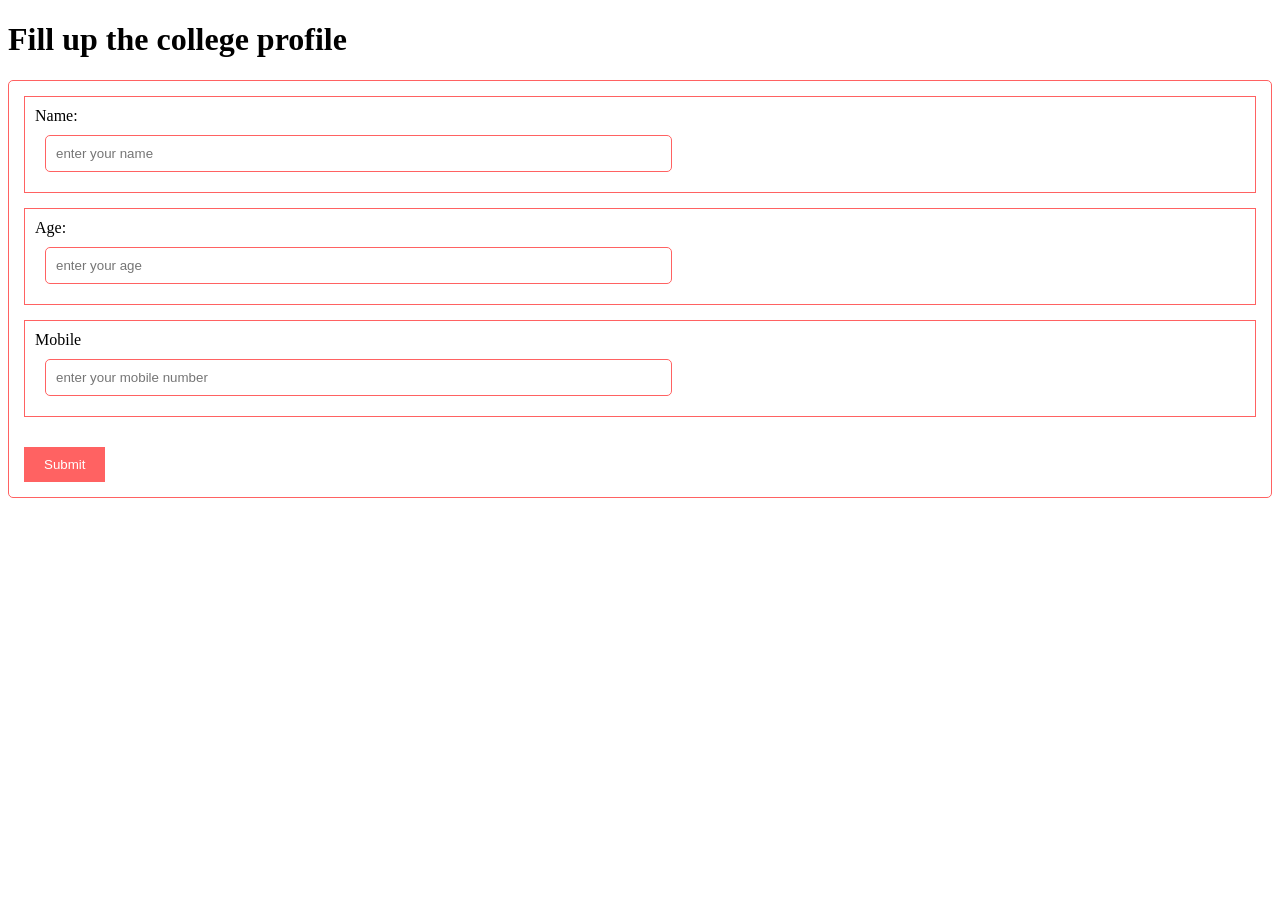
==== public/index.html @ e0e6614b "created js form and submitted" ====
<!DOCTYPE html>
<html lang="en">
<head>
  <meta charset="UTF-8">
  <meta name="viewport" content="width=device-width, initial-scale=1.0">
  <link rel="stylesheet" href="./style.css">
  <title>Document</title>
</head>
<body>
  <h1>Fill up the college profile</h1>

  <form id="userForm">
    <div class="card">
      <div class="form-group">
        <label for="name">Name:</label>
        <br>
        <input type="text" class="form-control" id="name" name="name" required placeholder="enter your name"/>
      </div>
      <div class="form-group">
        <label for="age">Age:</label>
        <br>
        <input type="number" class="form-control" id="age" name="age" required placeholder="enter your age"/>
      </div>
      <div class="form-group">
        <label for="mobile">Mobile</label>
        <br>
        <input type="text" class="form-control" id="mobile" name="mobile" required placeholder="enter your mobile number"/>
      </div>
      <button class="btn" type="submit">Submit</button>
    </div>
  </form>


  <div id="details">

  </div>

  <script src="./index.js"></script>
</body>
</html>
---- public/style.css ----
.form-group {
  padding: 10px;
  margin: 15px;
  border: 1px solid #ff6262;
}

.card {
  padding: 15px
  margin: 10px;
  border: 1px solid #ff6262;
  border-radius: 5px;
}

.btn {
  padding: 10px 20px;
  margin: 15px;
  background-color: #ff6262;
  color: white;
  border: none;
  padding: 10px 20px;
  cursor: pointer;
}

.form-control {
  padding: 10px;
  margin: 10px;
  border: 1px solid #ff6262;
  border-radius: 5px;
  width: 50%;
}
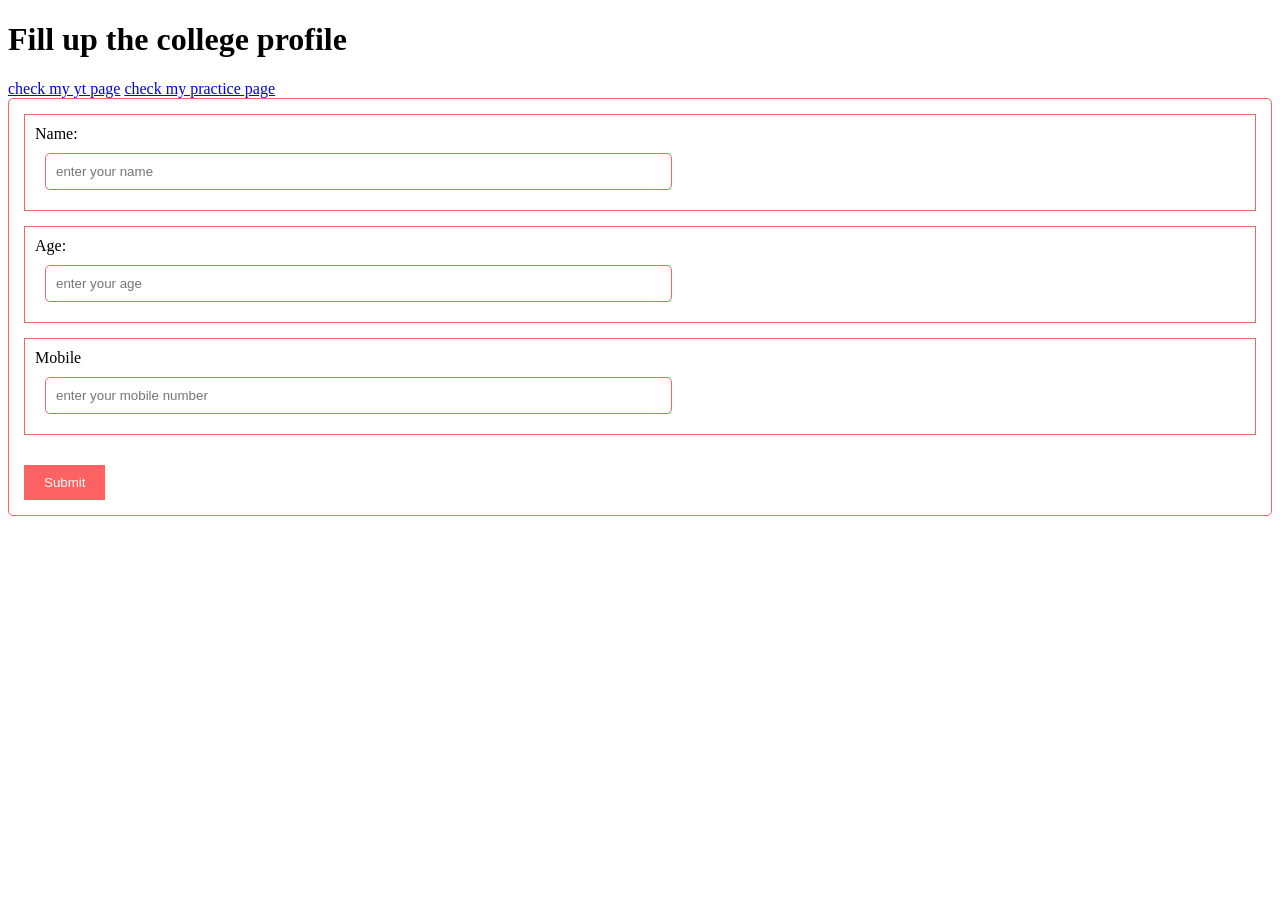
==== commit ad507eff: "results practised and results known with tilde used in it." ====
--- a/public/index.html
+++ b/public/index.html
@@ -8,6 +8,8 @@
 </head>
 <body>
   <h1>Fill up the college profile</h1>
+  <a href="yt.html">check my yt page</a>
+  <a href="practise/practise.html">check my practice page</a>
 
   <form id="userForm">
     <div class="card">
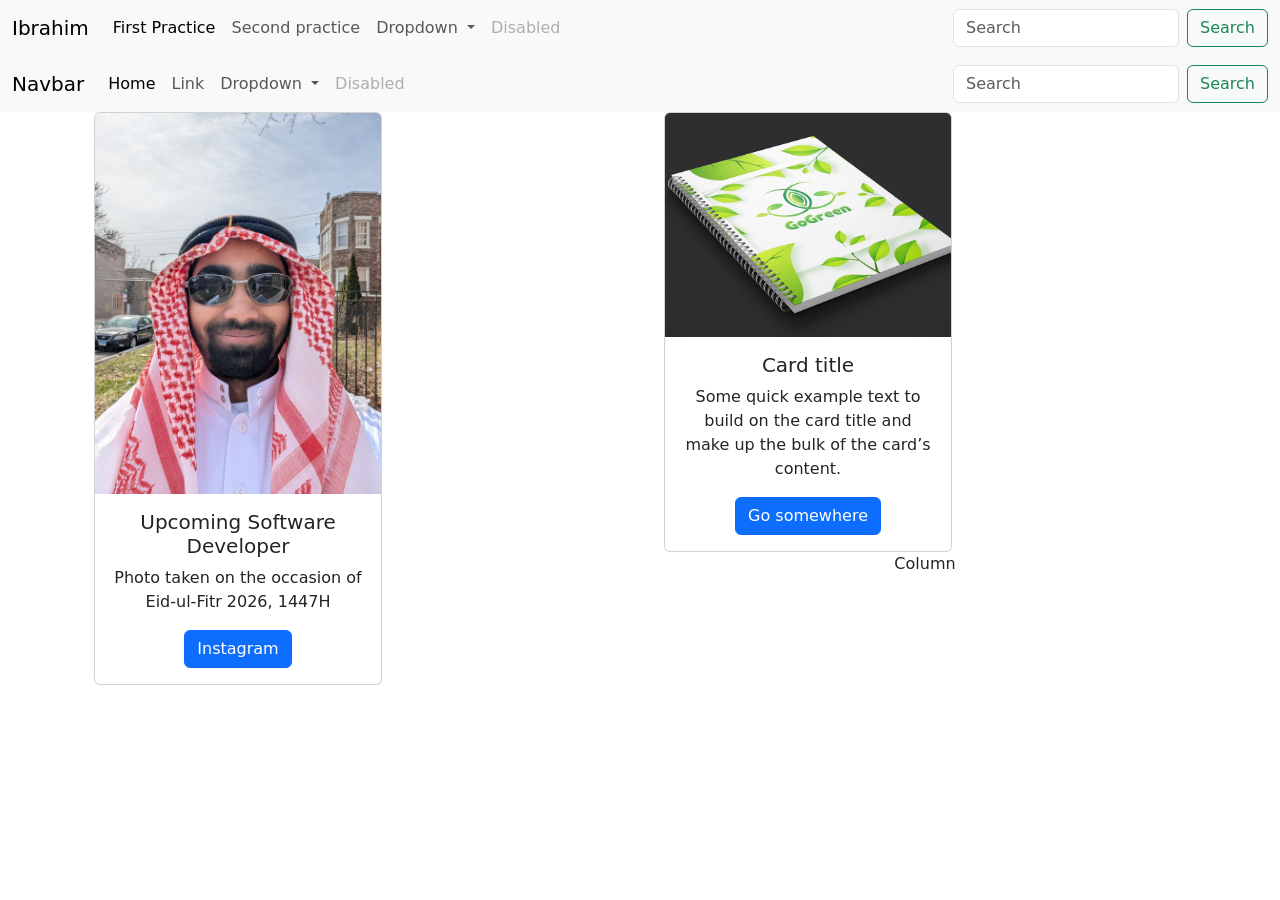
==== commit 4330c0f6: "nav bar, card, grid learned new things like nav bar, grid, card from bootstrap" ====
--- a/public/index.html
+++ b/public/index.html
@@ -1,42 +1,122 @@
-<!DOCTYPE html>
+<!doctype html>
 <html lang="en">
-<head>
-  <meta charset="UTF-8">
-  <meta name="viewport" content="width=device-width, initial-scale=1.0">
-  <link rel="stylesheet" href="./style.css">
-  <title>Document</title>
-</head>
-<body>
-  <h1>Fill up the college profile</h1>
-  <a href="yt.html">check my yt page</a>
-  <a href="practise/practise.html">check my practice page</a>
-
-  <form id="userForm">
-    <div class="card">
-      <div class="form-group">
-        <label for="name">Name:</label>
-        <br>
-        <input type="text" class="form-control" id="name" name="name" required placeholder="enter your name"/>
-      </div>
-      <div class="form-group">
-        <label for="age">Age:</label>
-        <br>
-        <input type="number" class="form-control" id="age" name="age" required placeholder="enter your age"/>
-      </div>
-      <div class="form-group">
-        <label for="mobile">Mobile</label>
-        <br>
-        <input type="text" class="form-control" id="mobile" name="mobile" required placeholder="enter your mobile number"/>
-      </div>
-      <button class="btn" type="submit">Submit</button>
+  <head>
+    <meta charset="utf-8">
+    <meta name="viewport" content="width=device-width, initial-scale=1">
+    <title>Bootstrap demo</title>
+    <link href="https://cdn.jsdelivr.net/npm/bootstrap@5.3.8/dist/css/bootstrap.min.css" rel="stylesheet" integrity="sha384-sRIl4kxILFvY47J16cr9ZwB07vP4J8+LH7qKQnuqkuIAvNWLzeN8tE5YBujZqJLB" crossorigin="anonymous">
+  </head>
+  <body>
+    <nav class="navbar navbar-expand-lg bg-body-tertiary">
+  <div class="container-fluid">
+    <a class="navbar-brand" href="https://www.instagram.com/ibrahim.12.29/">Ibrahim</a>
+    <button class="navbar-toggler" type="button" data-bs-toggle="collapse" data-bs-target="#navbarSupportedContent" aria-controls="navbarSupportedContent" aria-expanded="false" aria-label="Toggle navigation">
+      <span class="navbar-toggler-icon"></span>
+    </button>
+    <div class="collapse navbar-collapse" id="navbarSupportedContent">
+      <ul class="navbar-nav me-auto mb-2 mb-lg-0">
+        <li class="nav-item">
+          <a class="nav-link active" aria-current="page" href="practise.html"> First Practice</a>
+        </li>
+        <li class="nav-item">
+          <a class="nav-link" href="p2.html">Second practice</a>
+        </li>
+        <li class="nav-item dropdown">
+          <a class="nav-link dropdown-toggle" href="#" role="button" data-bs-toggle="dropdown" aria-expanded="false">
+            Dropdown
+          </a>
+          <ul class="dropdown-menu">
+            <li><a class="dropdown-item" href="#">Action</a></li>
+            <li><a class="dropdown-item" href="#">Another action</a></li>
+            <li><hr class="dropdown-divider"></li>
+            <li><a class="dropdown-item" href="#">Something else here</a></li>
+          </ul>
+        </li>
+        <li class="nav-item">
+          <a class="nav-link disabled" aria-disabled="true">Disabled</a>
+        </li>
+      </ul>
+      
+      
+      <form class="d-flex" role="search">
+        <input class="form-control me-2" type="search" placeholder="Search" aria-label="Search"/>
+        <button class="btn btn-outline-success" type="submit">Search</button>
+      </form>
     </div>
-  </form>
+  </div>
+</nav>
+<nav class="navbar navbar-expand-lg bg-body-tertiary">
+  <div class="container-fluid">
+    <a class="navbar-brand" href="#">Navbar</a>
+    <button class="navbar-toggler" type="button" data-bs-toggle="collapse" data-bs-target="#navbarSupportedContent" aria-controls="navbarSupportedContent" aria-expanded="false" aria-label="Toggle navigation">
+      <span class="navbar-toggler-icon"></span>
+    </button>
+    <div class="collapse navbar-collapse" id="navbarSupportedContent">
+      <ul class="navbar-nav me-auto mb-2 mb-lg-0">
+        <li class="nav-item">
+          <a class="nav-link active" aria-current="page" href="#">Home</a>
+        </li>
+        <li class="nav-item">
+          <a class="nav-link" href="#">Link</a>
+        </li>
+        <li class="nav-item dropdown">
+          <a class="nav-link dropdown-toggle" href="#" role="button" data-bs-toggle="dropdown" aria-expanded="false">
+            Dropdown
+          </a>
+          <ul class="dropdown-menu">
+            <li><a class="dropdown-item" href="#">Action</a></li>
+            <li><a class="dropdown-item" href="#">Another action</a></li>
+            <li><hr class="dropdown-divider"></li>
+            <li><a class="dropdown-item" href="#">Something else here</a></li>
+          </ul>
+        </li>
+        <li class="nav-item">
+          <a class="nav-link disabled" aria-disabled="true">Disabled</a>
+        </li>
+      </ul>
+      <form class="d-flex" role="search">
+        <input class="form-control me-2" type="search" placeholder="Search" aria-label="Search"/>
+        <button class="btn btn-outline-success" type="submit">Search</button>
+      </form>
+    </div>
+  </div>
+</nav>
 
 
-  <div id="details">
 
+<div class="container text-center">
+  <div class="row">
+    <div class="col">
+      <div class="container">
+  <div class="card" style="width: 18rem;">
+    <img src="my pic.jpeg" class="card-img-top" alt="Say Mashaallah">
+    <div class="card-body">
+      <h5 class="card-title">Upcoming Software Developer</h5>
+      <p class="card-text">Photo taken on the occasion of Eid-ul-Fitr 2026, 1447H</p>
+      <a href="https://www.instagram.com/ibrahim.12.29/" class="btn btn-primary">Instagram</a>
+    </div>
   </div>
+</div>
+    </div>
+    <div class="col">
+      
+<div class="container">
+<div class="card" style="width: 18rem;">
+  <img src="img 1.jpg" class="card-img-top" alt="green dairy">
+  <div class="card-body">
+    <h5 class="card-title">Card title</h5>
+    <p class="card-text">Some quick example text to build on the card title and make up the bulk of the card’s content.</p>
+    <a href="#" class="btn btn-primary">Go somewhere</a>
+  </div>
+</div>
+    </div>
+    <div class="col">
+      Column
+    </div>
+  </div>
+</div>
 
-  <script src="./index.js"></script>
-</body>
-</html>
+
+    <script src="https://cdn.jsdelivr.net/npm/bootstrap@5.3.8/dist/js/bootstrap.bundle.min.js" integrity="sha384-FKyoEForCGlyvwx9Hj09JcYn3nv7wiPVlz7YYwJrWVcXK/BmnVDxM+D2scQbITxI" crossorigin="anonymous"></script>
+  </body>
+</html>
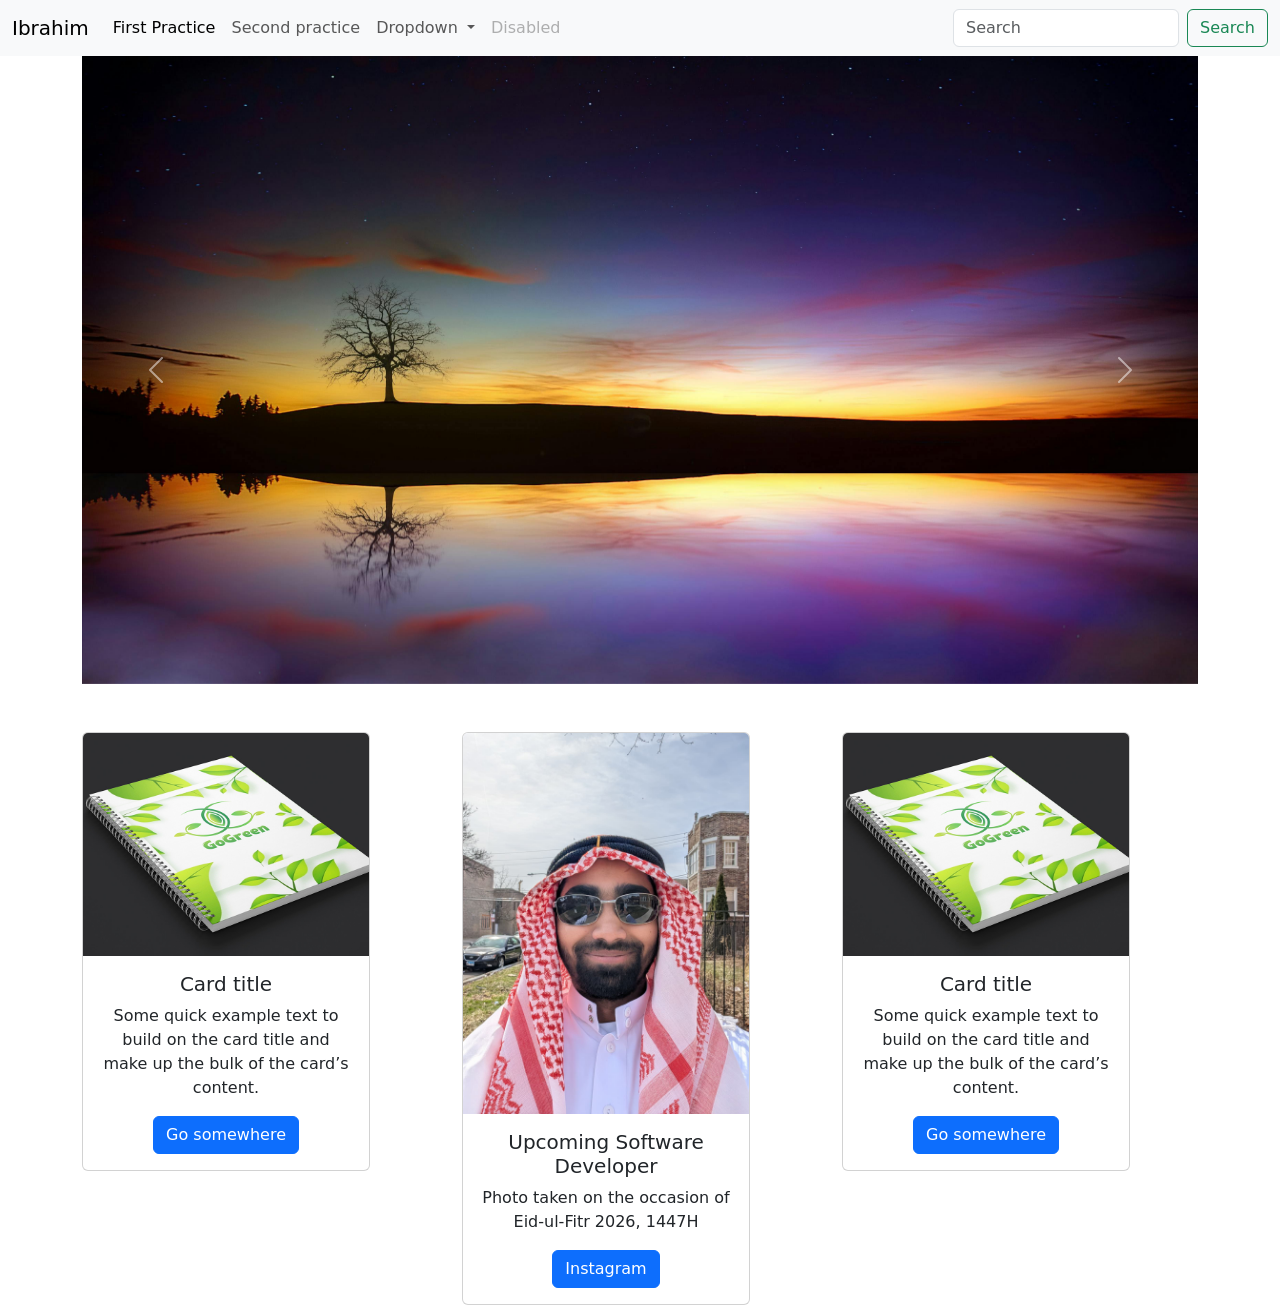
==== commit 143a19b6: "added index page" ====
--- a/public/index.html
+++ b/public/index.html
@@ -45,76 +45,66 @@
     </div>
   </div>
 </nav>
-<nav class="navbar navbar-expand-lg bg-body-tertiary">
-  <div class="container-fluid">
-    <a class="navbar-brand" href="#">Navbar</a>
-    <button class="navbar-toggler" type="button" data-bs-toggle="collapse" data-bs-target="#navbarSupportedContent" aria-controls="navbarSupportedContent" aria-expanded="false" aria-label="Toggle navigation">
-      <span class="navbar-toggler-icon"></span>
-    </button>
-    <div class="collapse navbar-collapse" id="navbarSupportedContent">
-      <ul class="navbar-nav me-auto mb-2 mb-lg-0">
-        <li class="nav-item">
-          <a class="nav-link active" aria-current="page" href="#">Home</a>
-        </li>
-        <li class="nav-item">
-          <a class="nav-link" href="#">Link</a>
-        </li>
-        <li class="nav-item dropdown">
-          <a class="nav-link dropdown-toggle" href="#" role="button" data-bs-toggle="dropdown" aria-expanded="false">
-            Dropdown
-          </a>
-          <ul class="dropdown-menu">
-            <li><a class="dropdown-item" href="#">Action</a></li>
-            <li><a class="dropdown-item" href="#">Another action</a></li>
-            <li><hr class="dropdown-divider"></li>
-            <li><a class="dropdown-item" href="#">Something else here</a></li>
-          </ul>
-        </li>
-        <li class="nav-item">
-          <a class="nav-link disabled" aria-disabled="true">Disabled</a>
-        </li>
-      </ul>
-      <form class="d-flex" role="search">
-        <input class="form-control me-2" type="search" placeholder="Search" aria-label="Search"/>
-        <button class="btn btn-outline-success" type="submit">Search</button>
-      </form>
-    </div>
-  </div>
-</nav>
-
 
 
 <div class="container text-center">
-  <div class="row">
-    <div class="col">
-      <div class="container">
-  <div class="card" style="width: 18rem;">
-    <img src="my pic.jpeg" class="card-img-top" alt="Say Mashaallah">
-    <div class="card-body">
-      <h5 class="card-title">Upcoming Software Developer</h5>
-      <p class="card-text">Photo taken on the occasion of Eid-ul-Fitr 2026, 1447H</p>
-      <a href="https://www.instagram.com/ibrahim.12.29/" class="btn btn-primary">Instagram</a>
+  <div class="row mb-5">
+    <div id="carouselExampleAutoplaying" class="carousel slide" data-bs-ride="carousel">
+      <div class="carousel-inner">
+        <div class="carousel-item active">
+          <img src="images/slide1.jpg" class="d-block w-100" alt="...">
+        </div>
+        <div class="carousel-item">
+          <img src="images/slide2.jpg" class="d-block w-100" alt="..." style="height: auto;">
+        </div>
+        <div class="carousel-item">
+          <img src="images/slide3.jpg" class="d-block w-100" alt="...">
+        </div>
+      </div>
+      <button class="carousel-control-prev" type="button" data-bs-target="#carouselExampleAutoplaying" data-bs-slide="prev">
+        <span class="carousel-control-prev-icon" aria-hidden="true"></span>
+        <span class="visually-hidden">Previous</span>
+      </button>
+      <button class="carousel-control-next" type="button" data-bs-target="#carouselExampleAutoplaying" data-bs-slide="next">
+        <span class="carousel-control-next-icon" aria-hidden="true"></span>
+        <span class="visually-hidden">Next</span>
+      </button>
     </div>
   </div>
-</div>
+  <div class="row">
+    <div class="col">      
+      <div class="card" style="width: 18rem;">
+        <img src="img 1.jpg" class="card-img-top" alt="green dairy">
+        <div class="card-body">
+          <h5 class="card-title">Card title</h5>
+          <p class="card-text">Some quick example text to build on the card title and make up the bulk of the card’s content.</p>
+          <a href="#" class="btn btn-primary">Go somewhere</a>
+        </div>
+      </div>
     </div>
     <div class="col">
-      
-<div class="container">
-<div class="card" style="width: 18rem;">
-  <img src="img 1.jpg" class="card-img-top" alt="green dairy">
-  <div class="card-body">
-    <h5 class="card-title">Card title</h5>
-    <p class="card-text">Some quick example text to build on the card title and make up the bulk of the card’s content.</p>
-    <a href="#" class="btn btn-primary">Go somewhere</a>
-  </div>
-</div>
+      <div class="card" style="width: 18rem;">
+        <img src="my pic.jpeg" class="card-img-top" alt="Say Mashaallah">
+        <div class="card-body">
+          <h5 class="card-title">Upcoming Software Developer</h5>
+          <p class="card-text">Photo taken on the occasion of Eid-ul-Fitr 2026, 1447H</p>
+          <a href="https://www.instagram.com/ibrahim.12.29/" class="btn btn-primary">Instagram</a>
+        </div>
+      </div>
     </div>
+    
     <div class="col">
-      Column
+      <div class="card" style="width: 18rem;">
+        <img src="img 1.jpg" class="card-img-top" alt="green dairy">
+        <div class="card-body">
+          <h5 class="card-title">Card title</h5>
+          <p class="card-text">Some quick example text to build on the card title and make up the bulk of the card’s content.</p>
+          <a href="#" class="btn btn-primary">Go somewhere</a>
+        </div>
+      </div>
     </div>
   </div>
-</div>
+
 
 
     <script src="https://cdn.jsdelivr.net/npm/bootstrap@5.3.8/dist/js/bootstrap.bundle.min.js" integrity="sha384-FKyoEForCGlyvwx9Hj09JcYn3nv7wiPVlz7YYwJrWVcXK/BmnVDxM+D2scQbITxI" crossorigin="anonymous"></script>
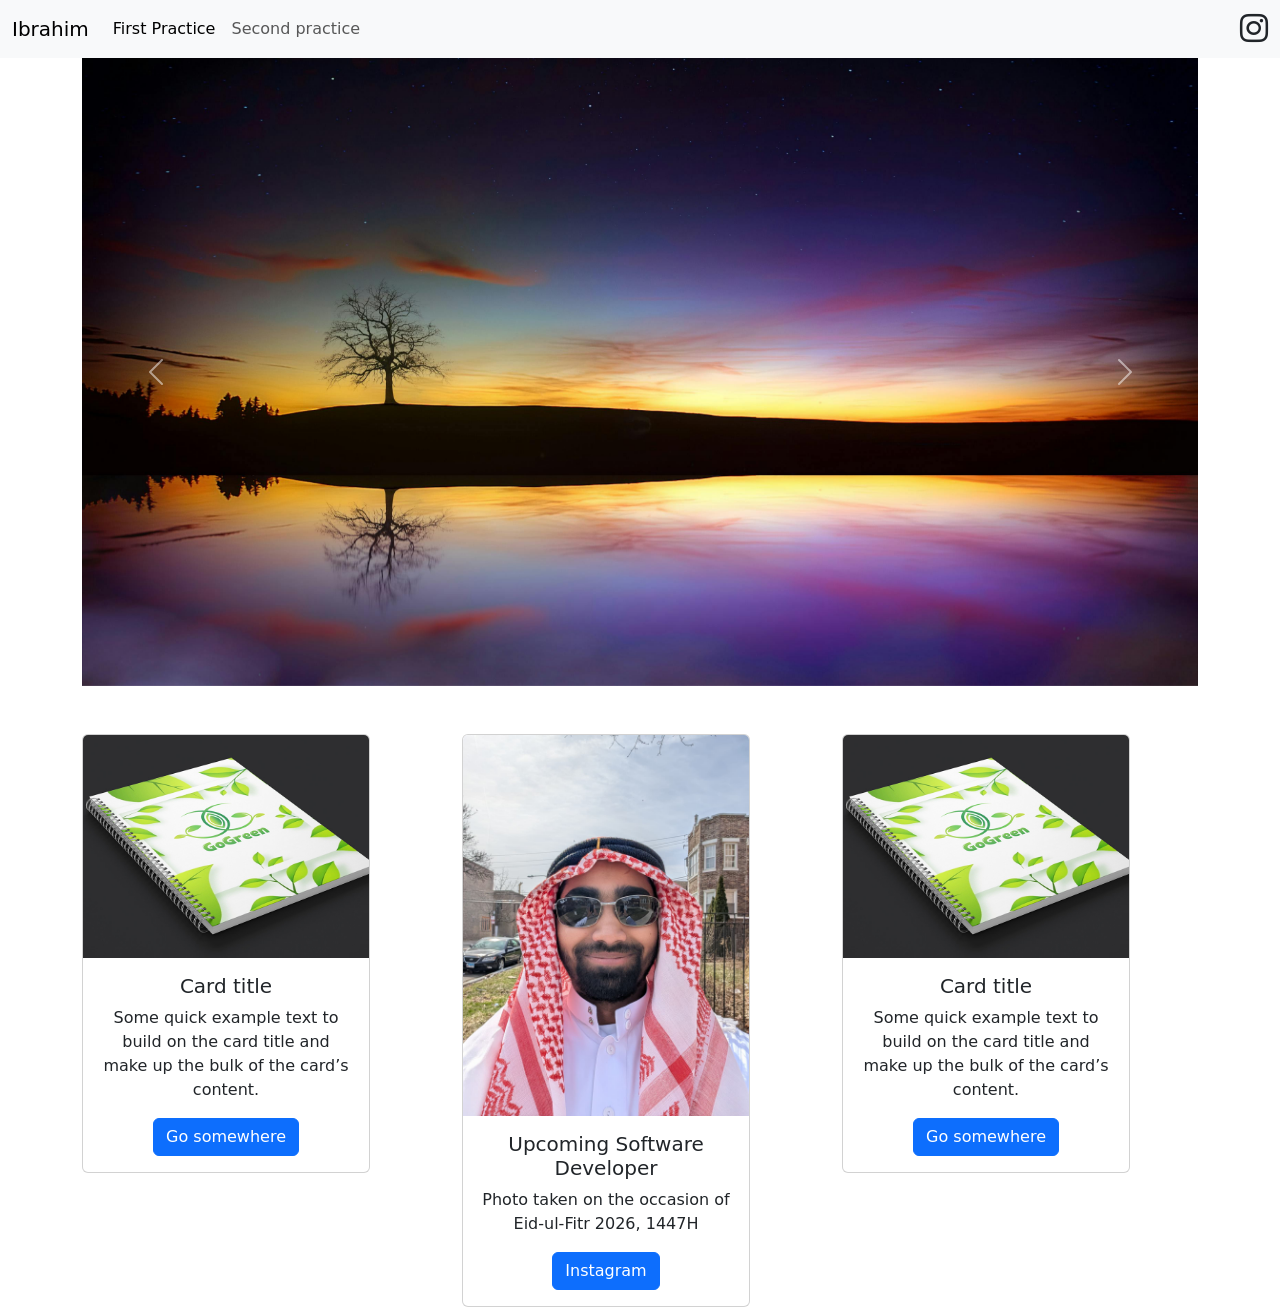
==== commit 157e7554: "added navbar to first practise" ====
--- a/public/index.html
+++ b/public/index.html
@@ -5,108 +5,89 @@
     <meta name="viewport" content="width=device-width, initial-scale=1">
     <title>Bootstrap demo</title>
     <link href="https://cdn.jsdelivr.net/npm/bootstrap@5.3.8/dist/css/bootstrap.min.css" rel="stylesheet" integrity="sha384-sRIl4kxILFvY47J16cr9ZwB07vP4J8+LH7qKQnuqkuIAvNWLzeN8tE5YBujZqJLB" crossorigin="anonymous">
+    <link href="https://cdn.jsdelivr.net/npm/bootstrap-icons@1.11.3/font/bootstrap-icons.min.css" rel="stylesheet">
   </head>
   <body>
     <nav class="navbar navbar-expand-lg bg-body-tertiary">
-  <div class="container-fluid">
-    <a class="navbar-brand" href="https://www.instagram.com/ibrahim.12.29/">Ibrahim</a>
-    <button class="navbar-toggler" type="button" data-bs-toggle="collapse" data-bs-target="#navbarSupportedContent" aria-controls="navbarSupportedContent" aria-expanded="false" aria-label="Toggle navigation">
-      <span class="navbar-toggler-icon"></span>
-    </button>
-    <div class="collapse navbar-collapse" id="navbarSupportedContent">
-      <ul class="navbar-nav me-auto mb-2 mb-lg-0">
-        <li class="nav-item">
-          <a class="nav-link active" aria-current="page" href="practise.html"> First Practice</a>
-        </li>
-        <li class="nav-item">
-          <a class="nav-link" href="p2.html">Second practice</a>
-        </li>
-        <li class="nav-item dropdown">
-          <a class="nav-link dropdown-toggle" href="#" role="button" data-bs-toggle="dropdown" aria-expanded="false">
-            Dropdown
+      <div class="container-fluid">
+        <a class="navbar-brand" href="index.html">Ibrahim</a>
+        <button class="navbar-toggler" type="button" data-bs-toggle="collapse" data-bs-target="#navbarSupportedContent" aria-controls="navbarSupportedContent" aria-expanded="false" aria-label="Toggle navigation">
+          <span class="navbar-toggler-icon"></span>
+        </button>
+        <div class="collapse navbar-collapse" id="navbarSupportedContent">
+          <ul class="navbar-nav me-auto mb-2 mb-lg-0">
+            <li class="nav-item">
+              <a class="nav-link active" aria-current="page" href="practise.html"> First Practice</a>
+            </li>
+            <li class="nav-item">
+              <a class="nav-link" href="p2.html">Second practice</a>
+            </li>
+          </ul>
+
+          <a href="https://www.instagram.com/ibrahim.12.29/" target="_blank" rel="noopener noreferrer" class="d-inline-flex align-items-center ms-lg-3 text-decoration-none" aria-label="Instagram profile">
+            <i class="bi bi-instagram fs-3 text-dark"></i>
           </a>
-          <ul class="dropdown-menu">
-            <li><a class="dropdown-item" href="#">Action</a></li>
-            <li><a class="dropdown-item" href="#">Another action</a></li>
-            <li><hr class="dropdown-divider"></li>
-            <li><a class="dropdown-item" href="#">Something else here</a></li>
-          </ul>
-        </li>
-        <li class="nav-item">
-          <a class="nav-link disabled" aria-disabled="true">Disabled</a>
-        </li>
-      </ul>
-      
-      
-      <form class="d-flex" role="search">
-        <input class="form-control me-2" type="search" placeholder="Search" aria-label="Search"/>
-        <button class="btn btn-outline-success" type="submit">Search</button>
-      </form>
-    </div>
-  </div>
-</nav>
-
-
-<div class="container text-center">
-  <div class="row mb-5">
-    <div id="carouselExampleAutoplaying" class="carousel slide" data-bs-ride="carousel">
-      <div class="carousel-inner">
-        <div class="carousel-item active">
-          <img src="images/slide1.jpg" class="d-block w-100" alt="...">
-        </div>
-        <div class="carousel-item">
-          <img src="images/slide2.jpg" class="d-block w-100" alt="..." style="height: auto;">
-        </div>
-        <div class="carousel-item">
-          <img src="images/slide3.jpg" class="d-block w-100" alt="...">
         </div>
       </div>
-      <button class="carousel-control-prev" type="button" data-bs-target="#carouselExampleAutoplaying" data-bs-slide="prev">
-        <span class="carousel-control-prev-icon" aria-hidden="true"></span>
-        <span class="visually-hidden">Previous</span>
-      </button>
-      <button class="carousel-control-next" type="button" data-bs-target="#carouselExampleAutoplaying" data-bs-slide="next">
-        <span class="carousel-control-next-icon" aria-hidden="true"></span>
-        <span class="visually-hidden">Next</span>
-      </button>
-    </div>
-  </div>
-  <div class="row">
-    <div class="col">      
-      <div class="card" style="width: 18rem;">
-        <img src="img 1.jpg" class="card-img-top" alt="green dairy">
-        <div class="card-body">
-          <h5 class="card-title">Card title</h5>
-          <p class="card-text">Some quick example text to build on the card title and make up the bulk of the card’s content.</p>
-          <a href="#" class="btn btn-primary">Go somewhere</a>
+    </nav>
+    <div class="container text-center">
+      <div class="row mb-5">
+        <div id="carouselExampleAutoplaying" class="carousel slide" data-bs-ride="carousel">
+          <div class="carousel-inner">
+            <div class="carousel-item active">
+              <img src="images/slide1.jpg" class="d-block w-100" alt="...">
+            </div>
+            <div class="carousel-item">
+              <img src="images/slide2.jpg" class="d-block w-100" alt="..." style="height: auto;">
+            </div>
+            <div class="carousel-item">
+              <img src="images/slide3.jpg" class="d-block w-100" alt="...">
+            </div>
+          </div>
+          <button class="carousel-control-prev" type="button" data-bs-target="#carouselExampleAutoplaying" data-bs-slide="prev">
+            <span class="carousel-control-prev-icon" aria-hidden="true"></span>
+            <span class="visually-hidden">Previous</span>
+          </button>
+          <button class="carousel-control-next" type="button" data-bs-target="#carouselExampleAutoplaying" data-bs-slide="next">
+            <span class="carousel-control-next-icon" aria-hidden="true"></span>
+            <span class="visually-hidden">Next</span>
+          </button>
+        </div>
+      </div>
+      <div class="row">
+        <div class="col">
+          <div class="card" style="width: 18rem;">
+            <img src="img 1.jpg" class="card-img-top" alt="green dairy">
+            <div class="card-body">
+              <h5 class="card-title">Card title</h5>
+              <p class="card-text">Some quick example text to build on the card title and make up the bulk of the card’s content.</p>
+              <a href="#" class="btn btn-primary">Go somewhere</a>
+            </div>
+          </div>
+        </div>
+        <div class="col">
+          <div class="card" style="width: 18rem;">
+            <img src="my pic.jpeg" class="card-img-top" alt="Say Mashaallah">
+            <div class="card-body">
+              <h5 class="card-title">Upcoming Software Developer</h5>
+              <p class="card-text">Photo taken on the occasion of Eid-ul-Fitr 2026, 1447H</p>
+              <a href="https://www.instagram.com/ibrahim.12.29/" class="btn btn-primary">Instagram</a>
+            </div>
+          </div>
+        </div>
+
+        <div class="col">
+          <div class="card" style="width: 18rem;">
+            <img src="img 1.jpg" class="card-img-top" alt="green dairy">
+            <div class="card-body">
+              <h5 class="card-title">Card title</h5>
+              <p class="card-text">Some quick example text to build on the card title and make up the bulk of the card’s content.</p>
+              <a href="#" class="btn btn-primary">Go somewhere</a>
+            </div>
+          </div>
         </div>
       </div>
     </div>
-    <div class="col">
-      <div class="card" style="width: 18rem;">
-        <img src="my pic.jpeg" class="card-img-top" alt="Say Mashaallah">
-        <div class="card-body">
-          <h5 class="card-title">Upcoming Software Developer</h5>
-          <p class="card-text">Photo taken on the occasion of Eid-ul-Fitr 2026, 1447H</p>
-          <a href="https://www.instagram.com/ibrahim.12.29/" class="btn btn-primary">Instagram</a>
-        </div>
-      </div>
-    </div>
-    
-    <div class="col">
-      <div class="card" style="width: 18rem;">
-        <img src="img 1.jpg" class="card-img-top" alt="green dairy">
-        <div class="card-body">
-          <h5 class="card-title">Card title</h5>
-          <p class="card-text">Some quick example text to build on the card title and make up the bulk of the card’s content.</p>
-          <a href="#" class="btn btn-primary">Go somewhere</a>
-        </div>
-      </div>
-    </div>
-  </div>
-
-
-
     <script src="https://cdn.jsdelivr.net/npm/bootstrap@5.3.8/dist/js/bootstrap.bundle.min.js" integrity="sha384-FKyoEForCGlyvwx9Hj09JcYn3nv7wiPVlz7YYwJrWVcXK/BmnVDxM+D2scQbITxI" crossorigin="anonymous"></script>
   </body>
-</html>+</html>
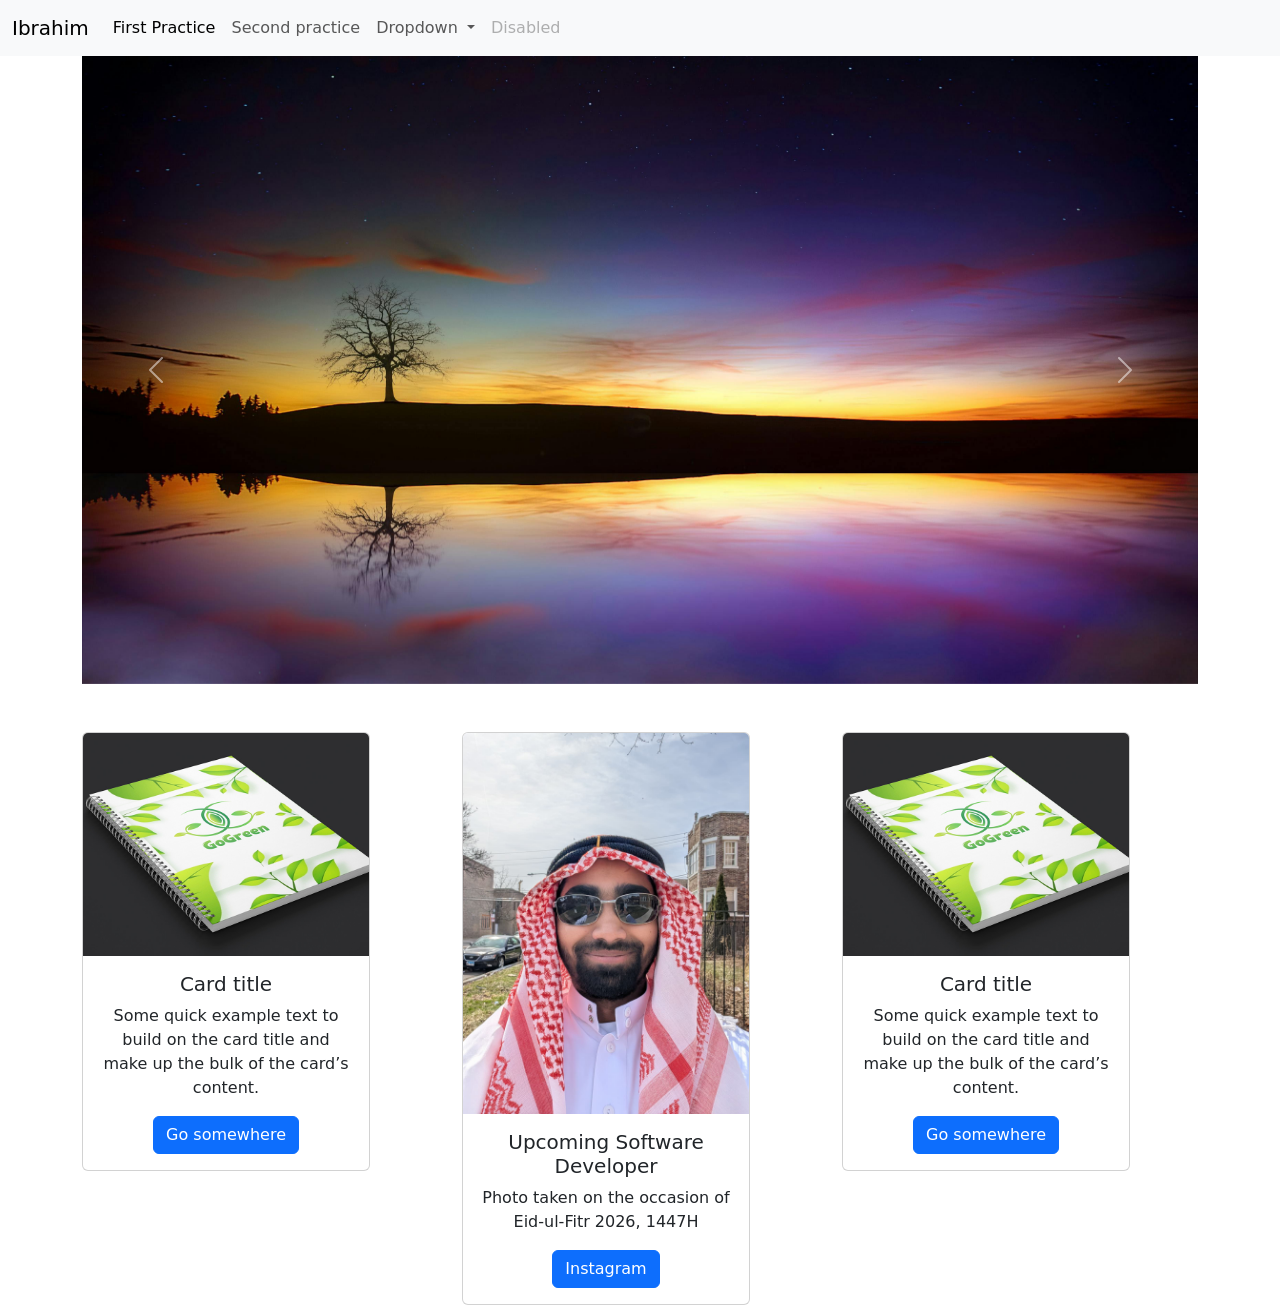
==== commit 455e7cda: "Update index.html" ====
--- a/public/index.html
+++ b/public/index.html
@@ -5,89 +5,106 @@
     <meta name="viewport" content="width=device-width, initial-scale=1">
     <title>Bootstrap demo</title>
     <link href="https://cdn.jsdelivr.net/npm/bootstrap@5.3.8/dist/css/bootstrap.min.css" rel="stylesheet" integrity="sha384-sRIl4kxILFvY47J16cr9ZwB07vP4J8+LH7qKQnuqkuIAvNWLzeN8tE5YBujZqJLB" crossorigin="anonymous">
-    <link href="https://cdn.jsdelivr.net/npm/bootstrap-icons@1.11.3/font/bootstrap-icons.min.css" rel="stylesheet">
   </head>
   <body>
     <nav class="navbar navbar-expand-lg bg-body-tertiary">
-      <div class="container-fluid">
-        <a class="navbar-brand" href="index.html">Ibrahim</a>
-        <button class="navbar-toggler" type="button" data-bs-toggle="collapse" data-bs-target="#navbarSupportedContent" aria-controls="navbarSupportedContent" aria-expanded="false" aria-label="Toggle navigation">
-          <span class="navbar-toggler-icon"></span>
-        </button>
-        <div class="collapse navbar-collapse" id="navbarSupportedContent">
-          <ul class="navbar-nav me-auto mb-2 mb-lg-0">
-            <li class="nav-item">
-              <a class="nav-link active" aria-current="page" href="practise.html"> First Practice</a>
-            </li>
-            <li class="nav-item">
-              <a class="nav-link" href="p2.html">Second practice</a>
-            </li>
+  <div class="container-fluid">
+    <a class="navbar-brand" href="https://www.instagram.com/ibrahim.12.29/">Ibrahim</a>
+    <button class="navbar-toggler" type="button" data-bs-toggle="collapse" data-bs-target="#navbarSupportedContent" aria-controls="navbarSupportedContent" aria-expanded="false" aria-label="Toggle navigation">
+      <span class="navbar-toggler-icon"></span>
+    </button>
+    <div class="collapse navbar-collapse" id="navbarSupportedContent">
+      <ul class="navbar-nav me-auto mb-2 mb-lg-0">
+        <li class="nav-item">
+          <a class="nav-link active" aria-current="page" href="practise.html"> First Practice</a>
+        </li>
+        <li class="nav-item">
+          <a class="nav-link" href="p2.html">Second practice</a>
+        </li>
+        <li class="nav-item dropdown">
+          <a class="nav-link dropdown-toggle" href="#" role="button" data-bs-toggle="dropdown" aria-expanded="false">
+            Dropdown
+          </a>
+          <ul class="dropdown-menu">
+            <li><a class="dropdown-item" href="#">Action</a></li>
+            <li><a class="dropdown-item" href="#">Another action</a></li>
+            <li><hr class="dropdown-divider"></li>
+            <li><a class="dropdown-item" href="#">Something else here</a></li>
           </ul>
+        </li>
+        <li class="nav-item">
+          <a class="nav-link disabled" aria-disabled="true">Disabled</a>
+        </li>
+      </ul>
+      
+     <h1>
+<i class ="bi bi-instagram" style="color: red;"></i>
+     </h1> 
+    </div>
+  </div>
+</nav>
 
-          <a href="https://www.instagram.com/ibrahim.12.29/" target="_blank" rel="noopener noreferrer" class="d-inline-flex align-items-center ms-lg-3 text-decoration-none" aria-label="Instagram profile">
-            <i class="bi bi-instagram fs-3 text-dark"></i>
-          </a>
+
+<div class="container text-center">
+  <div class="row mb-5">
+    <div id="carouselExampleAutoplaying" class="carousel slide" data-bs-ride="carousel">
+      <div class="carousel-inner">
+        <div class="carousel-item active">
+          <img src="images/slide1.jpg" class="d-block w-100" alt="...">
+        </div>
+        <div class="carousel-item">
+          <img src="images/slide2.jpg" class="d-block w-100" alt="..." style="height: auto;">
+        </div>
+        <div class="carousel-item">
+          <img src="images/slide3.jpg" class="d-block w-100" alt="...">
         </div>
       </div>
-    </nav>
-    <div class="container text-center">
-      <div class="row mb-5">
-        <div id="carouselExampleAutoplaying" class="carousel slide" data-bs-ride="carousel">
-          <div class="carousel-inner">
-            <div class="carousel-item active">
-              <img src="images/slide1.jpg" class="d-block w-100" alt="...">
-            </div>
-            <div class="carousel-item">
-              <img src="images/slide2.jpg" class="d-block w-100" alt="..." style="height: auto;">
-            </div>
-            <div class="carousel-item">
-              <img src="images/slide3.jpg" class="d-block w-100" alt="...">
-            </div>
-          </div>
-          <button class="carousel-control-prev" type="button" data-bs-target="#carouselExampleAutoplaying" data-bs-slide="prev">
-            <span class="carousel-control-prev-icon" aria-hidden="true"></span>
-            <span class="visually-hidden">Previous</span>
-          </button>
-          <button class="carousel-control-next" type="button" data-bs-target="#carouselExampleAutoplaying" data-bs-slide="next">
-            <span class="carousel-control-next-icon" aria-hidden="true"></span>
-            <span class="visually-hidden">Next</span>
-          </button>
-        </div>
-      </div>
-      <div class="row">
-        <div class="col">
-          <div class="card" style="width: 18rem;">
-            <img src="img 1.jpg" class="card-img-top" alt="green dairy">
-            <div class="card-body">
-              <h5 class="card-title">Card title</h5>
-              <p class="card-text">Some quick example text to build on the card title and make up the bulk of the card’s content.</p>
-              <a href="#" class="btn btn-primary">Go somewhere</a>
-            </div>
-          </div>
-        </div>
-        <div class="col">
-          <div class="card" style="width: 18rem;">
-            <img src="my pic.jpeg" class="card-img-top" alt="Say Mashaallah">
-            <div class="card-body">
-              <h5 class="card-title">Upcoming Software Developer</h5>
-              <p class="card-text">Photo taken on the occasion of Eid-ul-Fitr 2026, 1447H</p>
-              <a href="https://www.instagram.com/ibrahim.12.29/" class="btn btn-primary">Instagram</a>
-            </div>
-          </div>
-        </div>
-
-        <div class="col">
-          <div class="card" style="width: 18rem;">
-            <img src="img 1.jpg" class="card-img-top" alt="green dairy">
-            <div class="card-body">
-              <h5 class="card-title">Card title</h5>
-              <p class="card-text">Some quick example text to build on the card title and make up the bulk of the card’s content.</p>
-              <a href="#" class="btn btn-primary">Go somewhere</a>
-            </div>
-          </div>
+      <button class="carousel-control-prev" type="button" data-bs-target="#carouselExampleAutoplaying" data-bs-slide="prev">
+        <span class="carousel-control-prev-icon" aria-hidden="true"></span>
+        <span class="visually-hidden">Previous</span>
+      </button>
+      <button class="carousel-control-next" type="button" data-bs-target="#carouselExampleAutoplaying" data-bs-slide="next">
+        <span class="carousel-control-next-icon" aria-hidden="true"></span>
+        <span class="visually-hidden">Next</span>
+      </button>
+    </div>
+  </div>
+  <div class="row">
+    <div class="col">      
+      <div class="card" style="width: 18rem;">
+        <img src="img 1.jpg" class="card-img-top" alt="green dairy">
+        <div class="card-body">
+          <h5 class="card-title">Card title</h5>
+          <p class="card-text">Some quick example text to build on the card title and make up the bulk of the card’s content.</p>
+          <a href="#" class="btn btn-primary">Go somewhere</a>
         </div>
       </div>
     </div>
+    <div class="col">
+      <div class="card" style="width: 18rem;">
+        <img src="my pic.jpeg" class="card-img-top" alt="Say Mashaallah">
+        <div class="card-body">
+          <h5 class="card-title">Upcoming Software Developer</h5>
+          <p class="card-text">Photo taken on the occasion of Eid-ul-Fitr 2026, 1447H</p>
+          <a href="https://www.instagram.com/ibrahim.12.29/" class="btn btn-primary">Instagram</a>
+        </div>
+      </div>
+    </div>
+    
+    <div class="col">
+      <div class="card" style="width: 18rem;">
+        <img src="img 1.jpg" class="card-img-top" alt="green dairy">
+        <div class="card-body">
+          <h5 class="card-title">Card title</h5>
+          <p class="card-text">Some quick example text to build on the card title and make up the bulk of the card’s content.</p>
+          <a href="#" class="btn btn-primary">Go somewhere</a>
+        </div>
+      </div>
+    </div>
+  </div>
+
+
+
     <script src="https://cdn.jsdelivr.net/npm/bootstrap@5.3.8/dist/js/bootstrap.bundle.min.js" integrity="sha384-FKyoEForCGlyvwx9Hj09JcYn3nv7wiPVlz7YYwJrWVcXK/BmnVDxM+D2scQbITxI" crossorigin="anonymous"></script>
   </body>
-</html>
+</html>
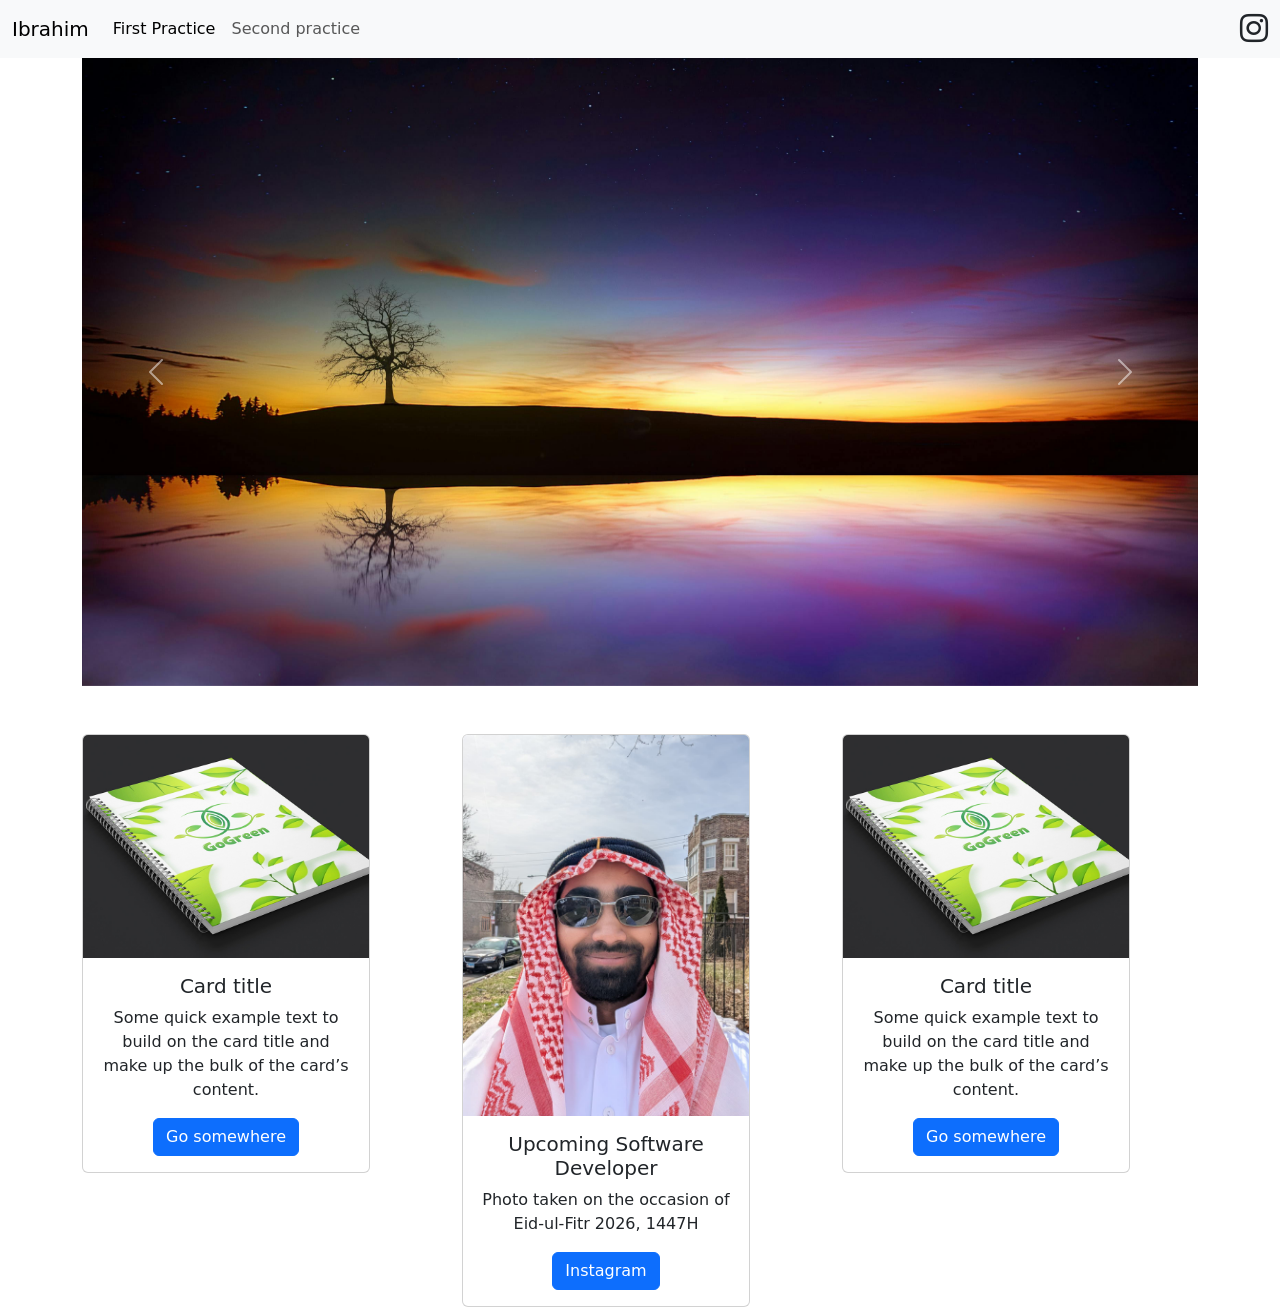
==== commit 8fa5432b: "Merge branch 'master' of github.com:smfhashmi/ibbu" ====
--- a/public/index.html
+++ b/public/index.html
@@ -5,106 +5,89 @@
     <meta name="viewport" content="width=device-width, initial-scale=1">
     <title>Bootstrap demo</title>
     <link href="https://cdn.jsdelivr.net/npm/bootstrap@5.3.8/dist/css/bootstrap.min.css" rel="stylesheet" integrity="sha384-sRIl4kxILFvY47J16cr9ZwB07vP4J8+LH7qKQnuqkuIAvNWLzeN8tE5YBujZqJLB" crossorigin="anonymous">
+    <link href="https://cdn.jsdelivr.net/npm/bootstrap-icons@1.11.3/font/bootstrap-icons.min.css" rel="stylesheet">
   </head>
   <body>
     <nav class="navbar navbar-expand-lg bg-body-tertiary">
-  <div class="container-fluid">
-    <a class="navbar-brand" href="https://www.instagram.com/ibrahim.12.29/">Ibrahim</a>
-    <button class="navbar-toggler" type="button" data-bs-toggle="collapse" data-bs-target="#navbarSupportedContent" aria-controls="navbarSupportedContent" aria-expanded="false" aria-label="Toggle navigation">
-      <span class="navbar-toggler-icon"></span>
-    </button>
-    <div class="collapse navbar-collapse" id="navbarSupportedContent">
-      <ul class="navbar-nav me-auto mb-2 mb-lg-0">
-        <li class="nav-item">
-          <a class="nav-link active" aria-current="page" href="practise.html"> First Practice</a>
-        </li>
-        <li class="nav-item">
-          <a class="nav-link" href="p2.html">Second practice</a>
-        </li>
-        <li class="nav-item dropdown">
-          <a class="nav-link dropdown-toggle" href="#" role="button" data-bs-toggle="dropdown" aria-expanded="false">
-            Dropdown
+      <div class="container-fluid">
+        <a class="navbar-brand" href="index.html">Ibrahim</a>
+        <button class="navbar-toggler" type="button" data-bs-toggle="collapse" data-bs-target="#navbarSupportedContent" aria-controls="navbarSupportedContent" aria-expanded="false" aria-label="Toggle navigation">
+          <span class="navbar-toggler-icon"></span>
+        </button>
+        <div class="collapse navbar-collapse" id="navbarSupportedContent">
+          <ul class="navbar-nav me-auto mb-2 mb-lg-0">
+            <li class="nav-item">
+              <a class="nav-link active" aria-current="page" href="practise.html"> First Practice</a>
+            </li>
+            <li class="nav-item">
+              <a class="nav-link" href="p2.html">Second practice</a>
+            </li>
+          </ul>
+
+          <a href="https://www.instagram.com/ibrahim.12.29/" target="_blank" rel="noopener noreferrer" class="d-inline-flex align-items-center ms-lg-3 text-decoration-none" aria-label="Instagram profile">
+            <i class="bi bi-instagram fs-3 text-dark"></i>
           </a>
-          <ul class="dropdown-menu">
-            <li><a class="dropdown-item" href="#">Action</a></li>
-            <li><a class="dropdown-item" href="#">Another action</a></li>
-            <li><hr class="dropdown-divider"></li>
-            <li><a class="dropdown-item" href="#">Something else here</a></li>
-          </ul>
-        </li>
-        <li class="nav-item">
-          <a class="nav-link disabled" aria-disabled="true">Disabled</a>
-        </li>
-      </ul>
-      
-     <h1>
-<i class ="bi bi-instagram" style="color: red;"></i>
-     </h1> 
-    </div>
-  </div>
-</nav>
-
-
-<div class="container text-center">
-  <div class="row mb-5">
-    <div id="carouselExampleAutoplaying" class="carousel slide" data-bs-ride="carousel">
-      <div class="carousel-inner">
-        <div class="carousel-item active">
-          <img src="images/slide1.jpg" class="d-block w-100" alt="...">
-        </div>
-        <div class="carousel-item">
-          <img src="images/slide2.jpg" class="d-block w-100" alt="..." style="height: auto;">
-        </div>
-        <div class="carousel-item">
-          <img src="images/slide3.jpg" class="d-block w-100" alt="...">
         </div>
       </div>
-      <button class="carousel-control-prev" type="button" data-bs-target="#carouselExampleAutoplaying" data-bs-slide="prev">
-        <span class="carousel-control-prev-icon" aria-hidden="true"></span>
-        <span class="visually-hidden">Previous</span>
-      </button>
-      <button class="carousel-control-next" type="button" data-bs-target="#carouselExampleAutoplaying" data-bs-slide="next">
-        <span class="carousel-control-next-icon" aria-hidden="true"></span>
-        <span class="visually-hidden">Next</span>
-      </button>
-    </div>
-  </div>
-  <div class="row">
-    <div class="col">      
-      <div class="card" style="width: 18rem;">
-        <img src="img 1.jpg" class="card-img-top" alt="green dairy">
-        <div class="card-body">
-          <h5 class="card-title">Card title</h5>
-          <p class="card-text">Some quick example text to build on the card title and make up the bulk of the card’s content.</p>
-          <a href="#" class="btn btn-primary">Go somewhere</a>
+    </nav>
+    <div class="container text-center">
+      <div class="row mb-5">
+        <div id="carouselExampleAutoplaying" class="carousel slide" data-bs-ride="carousel">
+          <div class="carousel-inner">
+            <div class="carousel-item active">
+              <img src="images/slide1.jpg" class="d-block w-100" alt="...">
+            </div>
+            <div class="carousel-item">
+              <img src="images/slide2.jpg" class="d-block w-100" alt="..." style="height: auto;">
+            </div>
+            <div class="carousel-item">
+              <img src="images/slide3.jpg" class="d-block w-100" alt="...">
+            </div>
+          </div>
+          <button class="carousel-control-prev" type="button" data-bs-target="#carouselExampleAutoplaying" data-bs-slide="prev">
+            <span class="carousel-control-prev-icon" aria-hidden="true"></span>
+            <span class="visually-hidden">Previous</span>
+          </button>
+          <button class="carousel-control-next" type="button" data-bs-target="#carouselExampleAutoplaying" data-bs-slide="next">
+            <span class="carousel-control-next-icon" aria-hidden="true"></span>
+            <span class="visually-hidden">Next</span>
+          </button>
+        </div>
+      </div>
+      <div class="row">
+        <div class="col">
+          <div class="card" style="width: 18rem;">
+            <img src="img 1.jpg" class="card-img-top" alt="green dairy">
+            <div class="card-body">
+              <h5 class="card-title">Card title</h5>
+              <p class="card-text">Some quick example text to build on the card title and make up the bulk of the card’s content.</p>
+              <a href="#" class="btn btn-primary">Go somewhere</a>
+            </div>
+          </div>
+        </div>
+        <div class="col">
+          <div class="card" style="width: 18rem;">
+            <img src="my pic.jpeg" class="card-img-top" alt="Say Mashaallah">
+            <div class="card-body">
+              <h5 class="card-title">Upcoming Software Developer</h5>
+              <p class="card-text">Photo taken on the occasion of Eid-ul-Fitr 2026, 1447H</p>
+              <a href="https://www.instagram.com/ibrahim.12.29/" class="btn btn-primary">Instagram</a>
+            </div>
+          </div>
+        </div>
+
+        <div class="col">
+          <div class="card" style="width: 18rem;">
+            <img src="img 1.jpg" class="card-img-top" alt="green dairy">
+            <div class="card-body">
+              <h5 class="card-title">Card title</h5>
+              <p class="card-text">Some quick example text to build on the card title and make up the bulk of the card’s content.</p>
+              <a href="#" class="btn btn-primary">Go somewhere</a>
+            </div>
+          </div>
         </div>
       </div>
     </div>
-    <div class="col">
-      <div class="card" style="width: 18rem;">
-        <img src="my pic.jpeg" class="card-img-top" alt="Say Mashaallah">
-        <div class="card-body">
-          <h5 class="card-title">Upcoming Software Developer</h5>
-          <p class="card-text">Photo taken on the occasion of Eid-ul-Fitr 2026, 1447H</p>
-          <a href="https://www.instagram.com/ibrahim.12.29/" class="btn btn-primary">Instagram</a>
-        </div>
-      </div>
-    </div>
-    
-    <div class="col">
-      <div class="card" style="width: 18rem;">
-        <img src="img 1.jpg" class="card-img-top" alt="green dairy">
-        <div class="card-body">
-          <h5 class="card-title">Card title</h5>
-          <p class="card-text">Some quick example text to build on the card title and make up the bulk of the card’s content.</p>
-          <a href="#" class="btn btn-primary">Go somewhere</a>
-        </div>
-      </div>
-    </div>
-  </div>
-
-
-
     <script src="https://cdn.jsdelivr.net/npm/bootstrap@5.3.8/dist/js/bootstrap.bundle.min.js" integrity="sha384-FKyoEForCGlyvwx9Hj09JcYn3nv7wiPVlz7YYwJrWVcXK/BmnVDxM+D2scQbITxI" crossorigin="anonymous"></script>
   </body>
-</html>+</html>
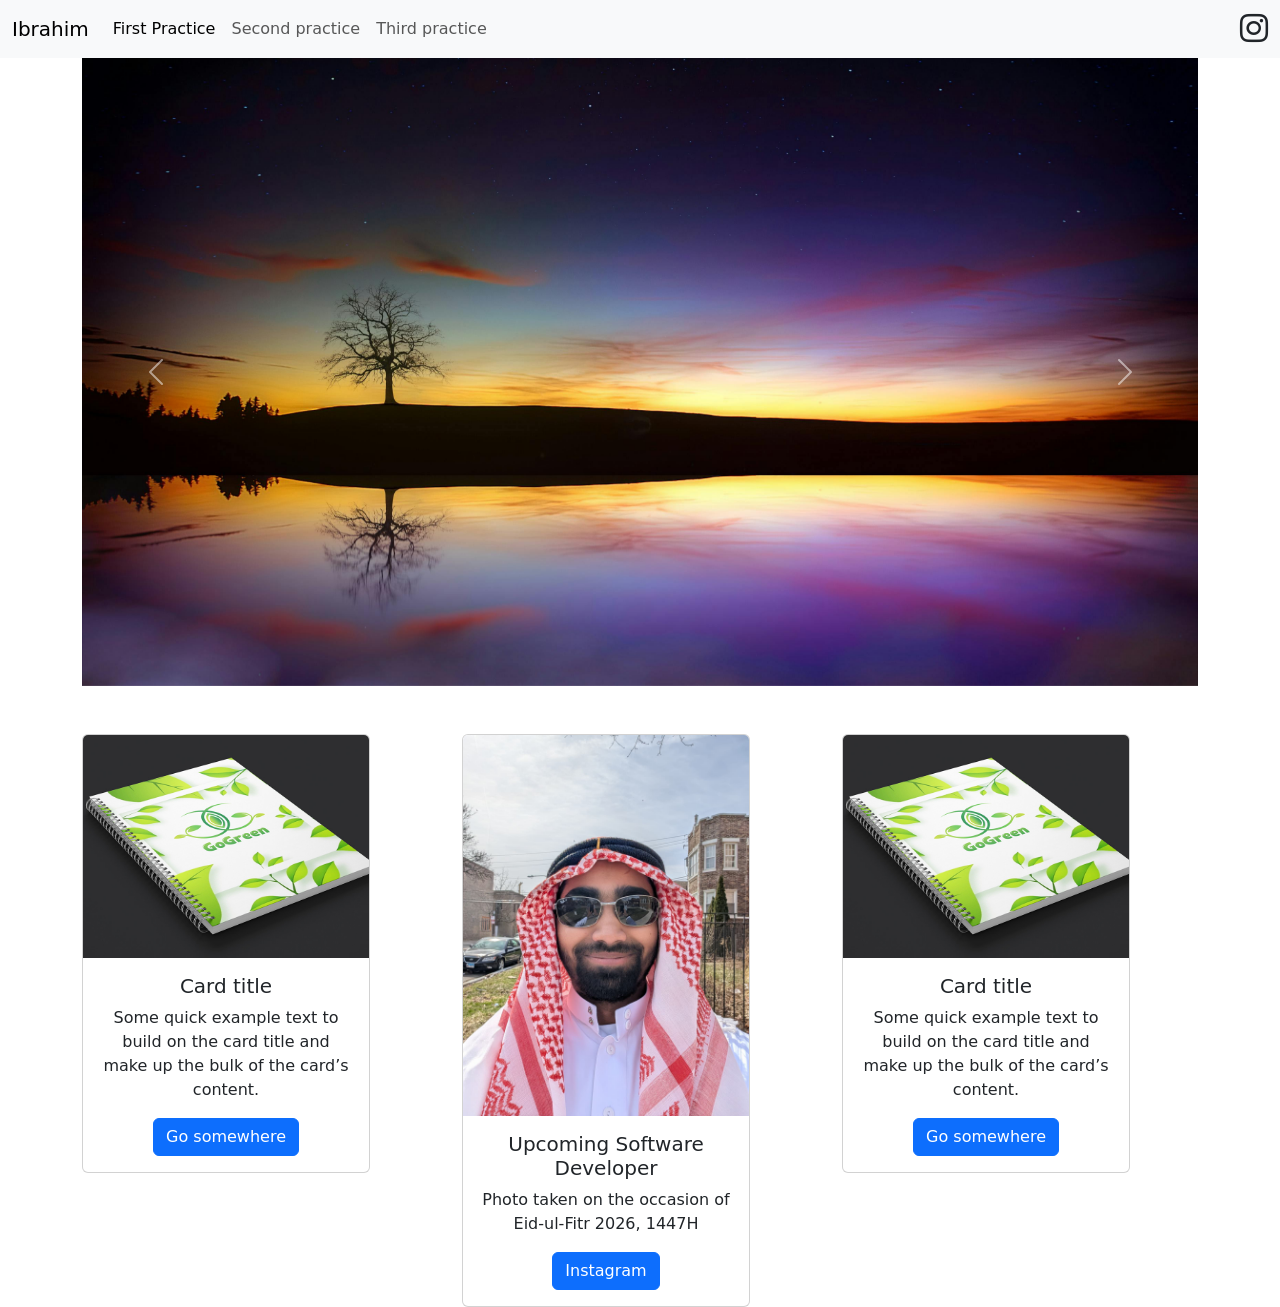
==== commit f0194369: "new p3 file for third pracrice Sir, im little confused for now how practice,html and p2.html files w" ====
--- a/public/index.html
+++ b/public/index.html
@@ -1,93 +1,108 @@
 <!doctype html>
 <html lang="en">
-  <head>
-    <meta charset="utf-8">
-    <meta name="viewport" content="width=device-width, initial-scale=1">
-    <title>Bootstrap demo</title>
-    <link href="https://cdn.jsdelivr.net/npm/bootstrap@5.3.8/dist/css/bootstrap.min.css" rel="stylesheet" integrity="sha384-sRIl4kxILFvY47J16cr9ZwB07vP4J8+LH7qKQnuqkuIAvNWLzeN8tE5YBujZqJLB" crossorigin="anonymous">
-    <link href="https://cdn.jsdelivr.net/npm/bootstrap-icons@1.11.3/font/bootstrap-icons.min.css" rel="stylesheet">
-  </head>
-  <body>
-    <nav class="navbar navbar-expand-lg bg-body-tertiary">
-      <div class="container-fluid">
-        <a class="navbar-brand" href="index.html">Ibrahim</a>
-        <button class="navbar-toggler" type="button" data-bs-toggle="collapse" data-bs-target="#navbarSupportedContent" aria-controls="navbarSupportedContent" aria-expanded="false" aria-label="Toggle navigation">
-          <span class="navbar-toggler-icon"></span>
+
+<head>
+  <meta charset="utf-8">
+  <meta name="viewport" content="width=device-width, initial-scale=1">
+  <title>Bootstrap demo</title>
+  <link href="https://cdn.jsdelivr.net/npm/bootstrap@5.3.8/dist/css/bootstrap.min.css" rel="stylesheet"
+    integrity="sha384-sRIl4kxILFvY47J16cr9ZwB07vP4J8+LH7qKQnuqkuIAvNWLzeN8tE5YBujZqJLB" crossorigin="anonymous">
+  <link href="https://cdn.jsdelivr.net/npm/bootstrap-icons@1.11.3/font/bootstrap-icons.min.css" rel="stylesheet">
+</head>
+
+<body>
+  <nav class="navbar navbar-expand-lg bg-body-tertiary">
+    <div class="container-fluid">
+      <a class="navbar-brand" href="index.html">Ibrahim</a>
+      <button class="navbar-toggler" type="button" data-bs-toggle="collapse" data-bs-target="#navbarSupportedContent"
+        aria-controls="navbarSupportedContent" aria-expanded="false" aria-label="Toggle navigation">
+        <span class="navbar-toggler-icon"></span>
+      </button>
+      <div class="collapse navbar-collapse" id="navbarSupportedContent">
+        <ul class="navbar-nav me-auto mb-2 mb-lg-0">
+          <li class="nav-item">
+            <a class="nav-link active" aria-current="page" href="practise.html"> First Practice</a>
+          </li>
+          <li class="nav-item">
+            <a class="nav-link" href="p2.html">Second practice</a>
+          </li>
+          <li class="nav-item">
+            <a class="nav-link" href="p3.html">Third practice</a>
+          </li>
+        </ul>
+
+        <a href="https://www.instagram.com/ibrahim.12.29/" target="_blank" rel="noopener noreferrer"
+          class="d-inline-flex align-items-center ms-lg-3 text-decoration-none" aria-label="Instagram profile">
+          <i class="bi bi-instagram fs-3 text-dark"></i>
+        </a>
+      </div>
+    </div>
+  </nav>
+  <div class="container text-center">
+    <div class="row mb-5">
+      <div id="carouselExampleAutoplaying" class="carousel slide" data-bs-ride="carousel">
+        <div class="carousel-inner">
+          <div class="carousel-item active">
+            <img src="images/slide1.jpg" class="d-block w-100" alt="...">
+          </div>
+          <div class="carousel-item">
+            <img src="images/slide2.jpg" class="d-block w-100" alt="..." style="height: auto;">
+          </div>
+          <div class="carousel-item">
+            <img src="images/slide3.jpg" class="d-block w-100" alt="...">
+          </div>
+        </div>
+        <button class="carousel-control-prev" type="button" data-bs-target="#carouselExampleAutoplaying"
+          data-bs-slide="prev">
+          <span class="carousel-control-prev-icon" aria-hidden="true"></span>
+          <span class="visually-hidden">Previous</span>
         </button>
-        <div class="collapse navbar-collapse" id="navbarSupportedContent">
-          <ul class="navbar-nav me-auto mb-2 mb-lg-0">
-            <li class="nav-item">
-              <a class="nav-link active" aria-current="page" href="practise.html"> First Practice</a>
-            </li>
-            <li class="nav-item">
-              <a class="nav-link" href="p2.html">Second practice</a>
-            </li>
-          </ul>
-
-          <a href="https://www.instagram.com/ibrahim.12.29/" target="_blank" rel="noopener noreferrer" class="d-inline-flex align-items-center ms-lg-3 text-decoration-none" aria-label="Instagram profile">
-            <i class="bi bi-instagram fs-3 text-dark"></i>
-          </a>
+        <button class="carousel-control-next" type="button" data-bs-target="#carouselExampleAutoplaying"
+          data-bs-slide="next">
+          <span class="carousel-control-next-icon" aria-hidden="true"></span>
+          <span class="visually-hidden">Next</span>
+        </button>
+      </div>
+    </div>
+    <div class="row">
+      <div class="col">
+        <div class="card" style="width: 18rem;">
+          <img src="img 1.jpg" class="card-img-top" alt="green dairy">
+          <div class="card-body">
+            <h5 class="card-title">Card title</h5>
+            <p class="card-text">Some quick example text to build on the card title and make up the bulk of the card’s
+              content.</p>
+            <a href="#" class="btn btn-primary">Go somewhere</a>
+          </div>
         </div>
       </div>
-    </nav>
-    <div class="container text-center">
-      <div class="row mb-5">
-        <div id="carouselExampleAutoplaying" class="carousel slide" data-bs-ride="carousel">
-          <div class="carousel-inner">
-            <div class="carousel-item active">
-              <img src="images/slide1.jpg" class="d-block w-100" alt="...">
-            </div>
-            <div class="carousel-item">
-              <img src="images/slide2.jpg" class="d-block w-100" alt="..." style="height: auto;">
-            </div>
-            <div class="carousel-item">
-              <img src="images/slide3.jpg" class="d-block w-100" alt="...">
-            </div>
+      <div class="col">
+        <div class="card" style="width: 18rem;">
+          <img src="my pic.jpeg" class="card-img-top" alt="Say Mashaallah">
+          <div class="card-body">
+            <h5 class="card-title">Upcoming Software Developer</h5>
+            <p class="card-text">Photo taken on the occasion of Eid-ul-Fitr 2026, 1447H</p>
+            <a href="https://www.instagram.com/ibrahim.12.29/" class="btn btn-primary">Instagram</a>
           </div>
-          <button class="carousel-control-prev" type="button" data-bs-target="#carouselExampleAutoplaying" data-bs-slide="prev">
-            <span class="carousel-control-prev-icon" aria-hidden="true"></span>
-            <span class="visually-hidden">Previous</span>
-          </button>
-          <button class="carousel-control-next" type="button" data-bs-target="#carouselExampleAutoplaying" data-bs-slide="next">
-            <span class="carousel-control-next-icon" aria-hidden="true"></span>
-            <span class="visually-hidden">Next</span>
-          </button>
         </div>
       </div>
-      <div class="row">
-        <div class="col">
-          <div class="card" style="width: 18rem;">
-            <img src="img 1.jpg" class="card-img-top" alt="green dairy">
-            <div class="card-body">
-              <h5 class="card-title">Card title</h5>
-              <p class="card-text">Some quick example text to build on the card title and make up the bulk of the card’s content.</p>
-              <a href="#" class="btn btn-primary">Go somewhere</a>
-            </div>
-          </div>
-        </div>
-        <div class="col">
-          <div class="card" style="width: 18rem;">
-            <img src="my pic.jpeg" class="card-img-top" alt="Say Mashaallah">
-            <div class="card-body">
-              <h5 class="card-title">Upcoming Software Developer</h5>
-              <p class="card-text">Photo taken on the occasion of Eid-ul-Fitr 2026, 1447H</p>
-              <a href="https://www.instagram.com/ibrahim.12.29/" class="btn btn-primary">Instagram</a>
-            </div>
-          </div>
-        </div>
 
-        <div class="col">
-          <div class="card" style="width: 18rem;">
-            <img src="img 1.jpg" class="card-img-top" alt="green dairy">
-            <div class="card-body">
-              <h5 class="card-title">Card title</h5>
-              <p class="card-text">Some quick example text to build on the card title and make up the bulk of the card’s content.</p>
-              <a href="#" class="btn btn-primary">Go somewhere</a>
-            </div>
+      <div class="col">
+        <div class="card" style="width: 18rem;">
+          <img src="img 1.jpg" class="card-img-top" alt="green dairy">
+          <div class="card-body">
+            <h5 class="card-title">Card title</h5>
+            <p class="card-text">Some quick example text to build on the card title and make up the bulk of the card’s
+              content.</p>
+            <a href="#" class="btn btn-primary">Go somewhere</a>
           </div>
         </div>
       </div>
     </div>
-    <script src="https://cdn.jsdelivr.net/npm/bootstrap@5.3.8/dist/js/bootstrap.bundle.min.js" integrity="sha384-FKyoEForCGlyvwx9Hj09JcYn3nv7wiPVlz7YYwJrWVcXK/BmnVDxM+D2scQbITxI" crossorigin="anonymous"></script>
-  </body>
-</html>
+  </div>
+  <script src="https://cdn.jsdelivr.net/npm/bootstrap@5.3.8/dist/js/bootstrap.bundle.min.js"
+    integrity="sha384-FKyoEForCGlyvwx9Hj09JcYn3nv7wiPVlz7YYwJrWVcXK/BmnVDxM+D2scQbITxI"
+    crossorigin="anonymous"></script>
+</body>
+
+</html>
